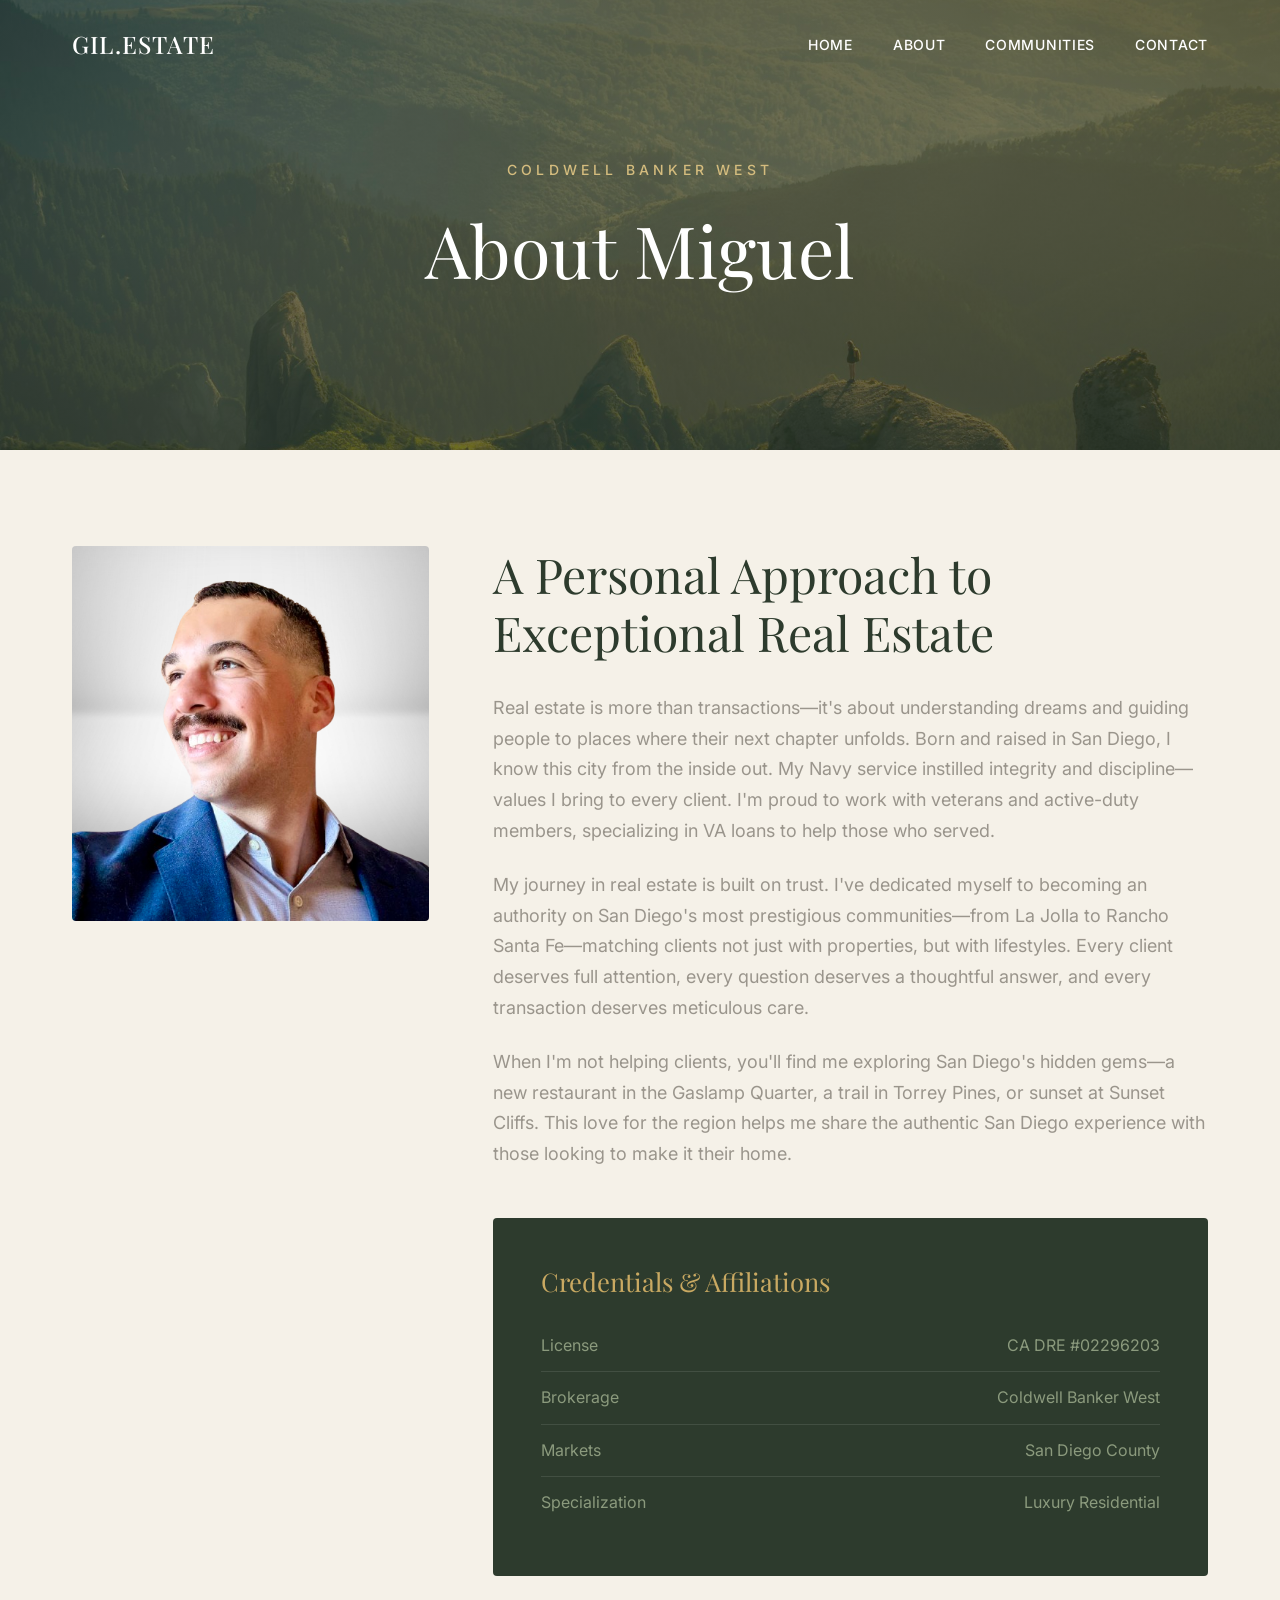
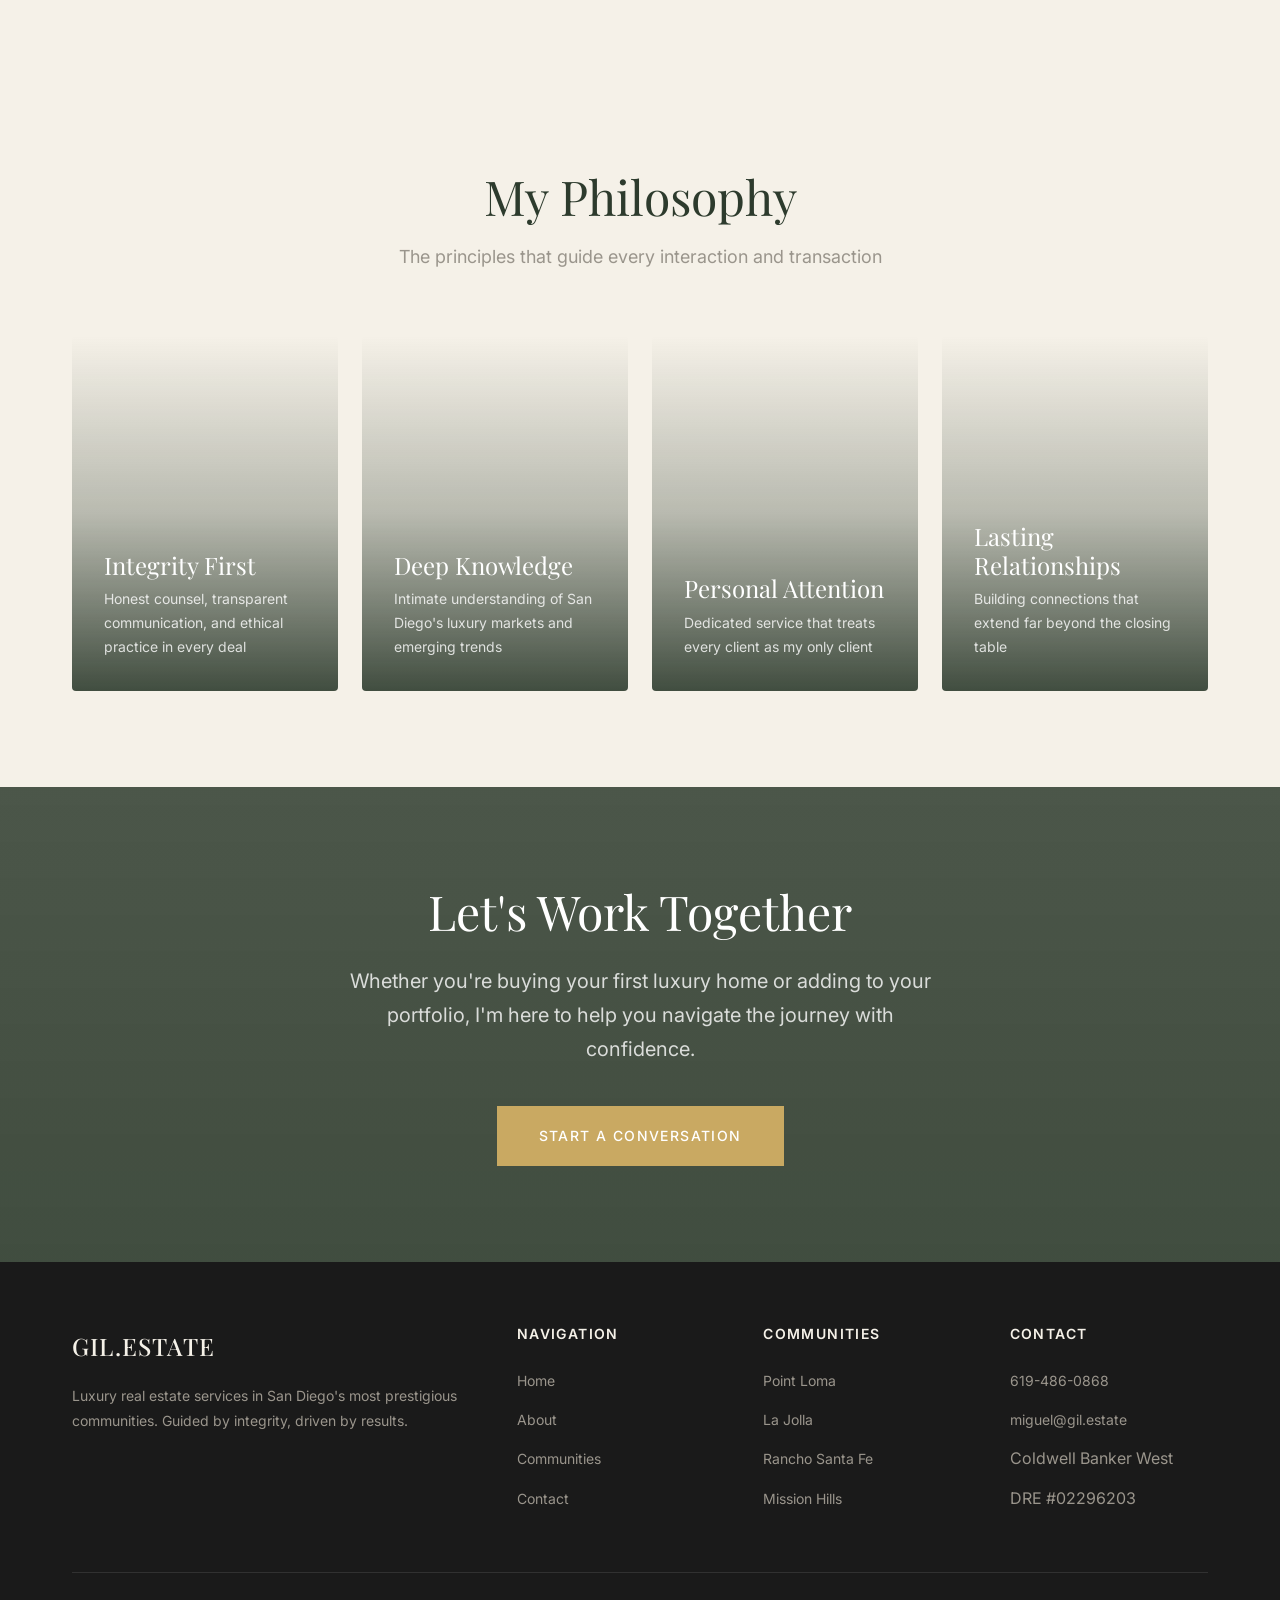
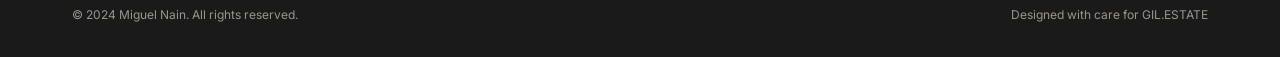
==== about.html @ 0d6f20d6 "Initial launch - gil.estate website" ====
<!DOCTYPE html>
<html lang="en">
<head>
    <meta charset="UTF-8">
    <meta name="viewport" content="width=device-width, initial-scale=1.0">
    <title>About | Miguel Nain | Luxury Real Estate</title>
    <meta name="description" content="Meet Miguel Nain, luxury real estate specialist with Coldwell Banker West, serving San Diego's finest communities.">
    
    <!-- Fonts -->
    <link rel="preconnect" href="https://fonts.googleapis.com">
    <link rel="preconnect" href="https://fonts.gstatic.com" crossorigin>
    <link href="https://fonts.googleapis.com/css2?family=Inter:wght@300;400;500;600&family=Playfair+Display:ital,wght@0,400;0,500;0,600;1,400&display=swap" rel="stylesheet">
    
    <!-- Styles -->
    <link rel="stylesheet" href="css/style.css">
</head>
<body>
    <!-- Navigation -->
    <nav class="navbar">
        <div class="container">
            <a href="index.html" class="logo">GIL.ESTATE</a>
            <ul class="nav-links">
                <li><a href="index.html">Home</a></li>
                <li><a href="about.html">About</a></li>
                <li><a href="communities.html">Communities</a></li>
                <li><a href="contact.html">Contact</a></li>
            </ul>
            <button class="mobile-menu-btn" aria-label="Toggle menu">
                <span></span>
                <span></span>
                <span></span>
            </button>
        </div>
    </nav>

    <!-- Page Header -->
    <header class="page-header">
        <div class="container">
            <p class="hero-subtitle">Coldwell Banker West</p>
            <h1>About Miguel</h1>
        </div>
    </header>

    <!-- About Story Section -->
    <section class="about-story section-padding">
        <div class="container">
            <div class="about-story-grid">
                <div class="about-story-image">
                    <img src="images/miguel.png" alt="Miguel Nain">
                </div>
                <div class="about-story-content">
                    <h2>A Personal Approach to Exceptional Real Estate</h2>
                    <p>Real estate is more than transactions—it's about understanding dreams and guiding people to places where their next chapter unfolds. Born and raised in San Diego, I know this city from the inside out. My Navy service instilled integrity and discipline—values I bring to every client. I'm proud to work with veterans and active-duty members, specializing in VA loans to help those who served.</p>
                    
                    <p>My journey in real estate is built on trust. I've dedicated myself to becoming an authority on San Diego's most prestigious communities—from La Jolla to Rancho Santa Fe—matching clients not just with properties, but with lifestyles. Every client deserves full attention, every question deserves a thoughtful answer, and every transaction deserves meticulous care.</p>
                    
                    <p>When I'm not helping clients, you'll find me exploring San Diego's hidden gems—a new restaurant in the Gaslamp Quarter, a trail in Torrey Pines, or sunset at Sunset Cliffs. This love for the region helps me share the authentic San Diego experience with those looking to make it their home.</p>

                    <div class="credentials">
                        <h3>Credentials & Affiliations</h3>
                        <ul class="credentials-list">
                            <li>
                                <span>License</span>
                                <span>CA DRE #02296203</span>
                            </li>
                            <li>
                                <span>Brokerage</span>
                                <span>Coldwell Banker West</span>
                            </li>
                            <li>
                                <span>Markets</span>
                                <span>San Diego County</span>
                            </li>
                            <li>
                                <span>Specialization</span>
                                <span>Luxury Residential</span>
                            </li>
                        </ul>
                    </div>
                </div>
            </div>
        </div>
    </section>

    <!-- Philosophy Section -->
    <section class="communities section-padding">
        <div class="container">
            <div class="section-header">
                <h2>My Philosophy</h2>
                <p>The principles that guide every interaction and transaction</p>
            </div>
            <div class="communities-grid">
                <div class="community-card">
                    <div class="community-card-bg"></div>
                    <div class="community-card-content">
                        <h3>Integrity First</h3>
                        <p>Honest counsel, transparent communication, and ethical practice in every deal</p>
                    </div>
                </div>
                <div class="community-card">
                    <div class="community-card-bg"></div>
                    <div class="community-card-content">
                        <h3>Deep Knowledge</h3>
                        <p>Intimate understanding of San Diego's luxury markets and emerging trends</p>
                    </div>
                </div>
                <div class="community-card">
                    <div class="community-card-bg"></div>
                    <div class="community-card-content">
                        <h3>Personal Attention</h3>
                        <p>Dedicated service that treats every client as my only client</p>
                    </div>
                </div>
                <div class="community-card">
                    <div class="community-card-bg"></div>
                    <div class="community-card-content">
                        <h3>Lasting Relationships</h3>
                        <p>Building connections that extend far beyond the closing table</p>
                    </div>
                </div>
            </div>
        </div>
    </section>

    <!-- CTA Section -->
    <section class="cta section-padding">
        <div class="container">
            <h2>Let's Work Together</h2>
            <p>Whether you're buying your first luxury home or adding to your portfolio, I'm here to help you navigate the journey with confidence.</p>
            <a href="contact.html" class="btn btn-primary">Start a Conversation</a>
        </div>
    </section>

    <!-- Footer -->
    <footer class="footer">
        <div class="container">
            <div class="footer-grid">
                <div class="footer-brand">
                    <a href="index.html" class="logo">GIL.ESTATE</a>
                    <p>Luxury real estate services in San Diego's most prestigious communities. Guided by integrity, driven by results.</p>
                </div>
                <div class="footer-nav">
                    <h4>Navigation</h4>
                    <ul class="footer-links">
                        <li><a href="index.html">Home</a></li>
                        <li><a href="about.html">About</a></li>
                        <li><a href="communities.html">Communities</a></li>
                        <li><a href="contact.html">Contact</a></li>
                    </ul>
                </div>
                <div class="footer-communities">
                    <h4>Communities</h4>
                    <ul class="footer-links">
                        <li><a href="communities.html">Point Loma</a></li>
                        <li><a href="communities.html">La Jolla</a></li>
                        <li><a href="communities.html">Rancho Santa Fe</a></li>
                        <li><a href="communities.html">Mission Hills</a></li>
                    </ul>
                </div>
                <div class="footer-contact">
                    <h4>Contact</h4>
                    <ul class="footer-links">
                        <li><a href="tel:619-486-0868">619-486-0868</a></li>
                        <li><a href="mailto:miguel@gil.estate">miguel@gil.estate</a></li>
                        <li>Coldwell Banker West</li>
                        <li>DRE #02296203</li>
                    </ul>
                </div>
            </div>
            <div class="footer-bottom">
                <p>&copy; 2024 Miguel Nain. All rights reserved.</p>
                <p>Designed with care for GIL.ESTATE</p>
            </div>
        </div>
    </footer>

    <script src="js/main.js"></script>
</body>
</html>
---- css/style.css ----
/* ========================================
   GIL.ESTATE - Luxury Real Estate
   Color Palette from Hero Image:
   - Warm Gold: #C9A962
   - Soft Cream: #F5F1E8
   - Sage Green: #8B9A7D
   - Deep Forest: #2D3B2D
   - Mist Gray: #9A958C
   - Charcoal: #1A1A1A
   ======================================== */

/* Reset & Base */
*, *::before, *::after {
    margin: 0;
    padding: 0;
    box-sizing: border-box;
}

:root {
    --gold: #C9A962;
    --gold-light: #D4BC7E;
    --gold-dark: #A68B4B;
    --cream: #F5F1E8;
    --cream-dark: #E8E2D4;
    --sage: #8B9A7D;
    --sage-light: #A8B59C;
    --sage-dark: #6B7A5D;
    --forest: #2D3B2D;
    --forest-light: #3D4F3D;
    --mist: #9A958C;
    --charcoal: #1A1A1A;
    --white: #FFFFFF;
    --transition: all 0.3s ease;
}

html {
    scroll-behavior: smooth;
}

body {
    font-family: 'Inter', -apple-system, BlinkMacSystemFont, sans-serif;
    font-size: 16px;
    line-height: 1.7;
    color: var(--charcoal);
    background-color: var(--cream);
}

/* Typography */
h1, h2, h3, h4 {
    font-family: 'Playfair Display', Georgia, serif;
    font-weight: 400;
    line-height: 1.2;
    color: var(--forest);
}

h1 {
    font-size: clamp(2.5rem, 6vw, 4.5rem);
}

h2 {
    font-size: clamp(2rem, 4vw, 3rem);
    margin-bottom: 1.5rem;
}

h3 {
    font-size: clamp(1.25rem, 2vw, 1.75rem);
    margin-bottom: 1rem;
}

p {
    margin-bottom: 1.5rem;
    color: var(--mist);
}

a {
    color: inherit;
    text-decoration: none;
    transition: var(--transition);
}

/* Utility Classes */
.container {
    max-width: 1200px;
    margin: 0 auto;
    padding: 0 2rem;
}

.section-padding {
    padding: 6rem 0;
}

.text-center {
    text-align: center;
}

.gold-text {
    color: var(--gold);
}

/* Buttons */
.btn {
    display: inline-block;
    padding: 1rem 2.5rem;
    font-family: 'Inter', sans-serif;
    font-size: 0.875rem;
    font-weight: 500;
    letter-spacing: 0.1em;
    text-transform: uppercase;
    border: 2px solid transparent;
    cursor: pointer;
    transition: var(--transition);
}

.btn-primary {
    background-color: var(--gold);
    color: var(--white);
    border-color: var(--gold);
}

.btn-primary:hover {
    background-color: var(--gold-dark);
    border-color: var(--gold-dark);
}

.btn-outline {
    background-color: transparent;
    color: var(--forest);
    border-color: var(--forest);
}

.btn-outline:hover {
    background-color: var(--forest);
    color: var(--cream);
}

.btn-outline-light {
    background-color: transparent;
    color: var(--white);
    border-color: var(--white);
}

.btn-outline-light:hover {
    background-color: var(--white);
    color: var(--forest);
}

/* Navigation */
.navbar {
    position: fixed;
    top: 0;
    left: 0;
    right: 0;
    z-index: 1000;
    padding: 1.5rem 0;
    transition: var(--transition);
}

.navbar.scrolled {
    background-color: rgba(245, 241, 232, 0.95);
    backdrop-filter: blur(10px);
    padding: 1rem 0;
    box-shadow: 0 2px 20px rgba(0,0,0,0.05);
}

.navbar .container {
    display: flex;
    justify-content: space-between;
    align-items: center;
}

.logo {
    font-family: 'Playfair Display', serif;
    font-size: 1.5rem;
    font-weight: 500;
    color: var(--white);
    letter-spacing: 0.05em;
}

.navbar.scrolled .logo {
    color: var(--forest);
}

.nav-links {
    display: flex;
    list-style: none;
    gap: 2.5rem;
}

.nav-links a {
    font-size: 0.875rem;
    font-weight: 500;
    letter-spacing: 0.05em;
    text-transform: uppercase;
    color: var(--white);
    position: relative;
}

.navbar.scrolled .nav-links a {
    color: var(--forest);
}

.nav-links a::after {
    content: '';
    position: absolute;
    bottom: -4px;
    left: 0;
    width: 0;
    height: 1px;
    background-color: currentColor;
    transition: var(--transition);
}

.nav-links a:hover::after {
    width: 100%;
}

.mobile-menu-btn {
    display: none;
    background: none;
    border: none;
    cursor: pointer;
    padding: 0.5rem;
}

.mobile-menu-btn span {
    display: block;
    width: 25px;
    height: 2px;
    background-color: var(--white);
    margin: 5px 0;
    transition: var(--transition);
}

.navbar.scrolled .mobile-menu-btn span {
    background-color: var(--forest);
}

/* Hero Section */
.hero {
    height: 100vh;
    min-height: 700px;
    background: linear-gradient(
        rgba(45, 59, 45, 0.3),
        rgba(45, 59, 45, 0.5)
    ), url('../images/hero.jpg') center/cover no-repeat;
    display: flex;
    align-items: center;
    justify-content: center;
    text-align: center;
    position: relative;
}

.hero-content {
    max-width: 800px;
    padding: 0 2rem;
    color: var(--white);
}

.hero-subtitle {
    font-family: 'Inter', sans-serif;
    font-size: 0.875rem;
    font-weight: 500;
    letter-spacing: 0.3em;
    text-transform: uppercase;
    margin-bottom: 1.5rem;
    color: var(--gold-light);
}

.hero h1 {
    color: var(--white);
    margin-bottom: 1.5rem;
    text-shadow: 0 2px 20px rgba(0,0,0,0.3);
}

.hero-tagline {
    font-size: 1.25rem;
    font-weight: 300;
    margin-bottom: 2.5rem;
    opacity: 0.9;
}

.scroll-indicator {
    position: absolute;
    bottom: 2rem;
    left: 50%;
    transform: translateX(-50%);
    color: var(--white);
    font-size: 0.75rem;
    letter-spacing: 0.2em;
    text-transform: uppercase;
    opacity: 0.7;
    animation: bounce 2s infinite;
}

@keyframes bounce {
    0%, 20%, 50%, 80%, 100% { transform: translateX(-50%) translateY(0); }
    40% { transform: translateX(-50%) translateY(-10px); }
    60% { transform: translateX(-50%) translateY(-5px); }
}

/* Section Headers */
.section-header {
    text-align: center;
    max-width: 600px;
    margin: 0 auto 4rem;
}

.section-header h2 {
    margin-bottom: 1rem;
}

.section-header p {
    font-size: 1.125rem;
}

/* About Preview Section */
.about-preview {
    background-color: var(--cream);
}

.about-grid {
    display: grid;
    grid-template-columns: 1fr 1fr;
    gap: 4rem;
    align-items: center;
}

.about-image {
    position: relative;
}

.about-image img {
    width: 100%;
    height: auto;
    border-radius: 4px;
    box-shadow: 0 20px 60px rgba(0,0,0,0.1);
}

.about-image::before {
    content: '';
    position: absolute;
    top: -20px;
    left: -20px;
    right: 20px;
    bottom: 20px;
    border: 2px solid var(--gold);
    border-radius: 4px;
    z-index: -1;
}

.about-content h2 {
    margin-bottom: 1.5rem;
}

.about-content .lead {
    font-size: 1.25rem;
    color: var(--forest);
    margin-bottom: 1.5rem;
}

/* Communities Section - Homepage */
.communities {
    background-color: var(--forest);
    color: var(--cream);
}

.communities h2 {
    color: var(--cream);
}

/* Communities Page - Override */
.communities.section-padding {
    background-color: var(--cream);
    color: var(--charcoal);
}

.communities.section-padding h2 {
    color: var(--forest);
}

.communities-grid {
    display: grid;
    grid-template-columns: repeat(4, 1fr);
    gap: 1.5rem;
}

.community-card {
    position: relative;
    aspect-ratio: 3/4;
    overflow: hidden;
    border-radius: 4px;
    cursor: pointer;
}

.community-card-bg {
    position: absolute;
    inset: 0;
    background: linear-gradient(
        to top,
        rgba(45, 59, 45, 0.9) 0%,
        rgba(45, 59, 45, 0.3) 50%,
        transparent 100%
    );
    transition: var(--transition);
}

.community-card:hover .community-card-bg {
    background: linear-gradient(
        to top,
        rgba(201, 169, 98, 0.9) 0%,
        rgba(201, 169, 98, 0.4) 50%,
        transparent 100%
    );
}

.community-card-content {
    position: absolute;
    bottom: 0;
    left: 0;
    right: 0;
    padding: 2rem;
    color: var(--white);
}

.community-card h3 {
    color: var(--white);
    font-size: 1.5rem;
    margin-bottom: 0.5rem;
}

.community-card p {
    color: rgba(255,255,255,0.8);
    font-size: 0.875rem;
    margin-bottom: 0;
}

/* Properties Gallery */
.properties {
    background-color: var(--cream);
}

.properties-grid {
    display: grid;
    grid-template-columns: repeat(3, 1fr);
    gap: 2rem;
}

.property-card {
    position: relative;
    overflow: hidden;
    border-radius: 4px;
    aspect-ratio: 4/5;
    cursor: pointer;
}

.property-card img {
    width: 100%;
    height: 100%;
    object-fit: cover;
    transition: var(--transition);
}

.property-card:hover img {
    transform: scale(1.05);
}

.property-overlay {
    position: absolute;
    inset: 0;
    background: linear-gradient(
        to top,
        rgba(26, 26, 26, 0.8) 0%,
        transparent 60%
    );
    display: flex;
    flex-direction: column;
    justify-content: flex-end;
    padding: 2rem;
    opacity: 0;
    transition: var(--transition);
}

.property-card:hover .property-overlay {
    opacity: 1;
}

.property-overlay h3 {
    color: var(--white);
    margin-bottom: 0.5rem;
}

.property-overlay p {
    color: var(--gold-light);
    font-size: 0.875rem;
    margin-bottom: 0;
}

/* CTA Section */
.cta {
    background: linear-gradient(
        rgba(45, 59, 45, 0.85),
        rgba(45, 59, 45, 0.9)
    ), url('../images/hero.jpg') center/cover fixed;
    text-align: center;
    color: var(--white);
}

.cta h2 {
    color: var(--white);
    margin-bottom: 1.5rem;
}

.cta p {
    color: rgba(255,255,255,0.8);
    font-size: 1.25rem;
    max-width: 600px;
    margin: 0 auto 2.5rem;
}

/* Footer */
.footer {
    background-color: var(--charcoal);
    color: var(--mist);
    padding: 4rem 0 2rem;
}

.footer-grid {
    display: grid;
    grid-template-columns: 2fr 1fr 1fr 1fr;
    gap: 3rem;
    margin-bottom: 3rem;
}

.footer-brand .logo {
    color: var(--cream);
    margin-bottom: 1rem;
    display: inline-block;
}

.footer-brand p {
    font-size: 0.875rem;
    line-height: 1.8;
}

.footer h4 {
    color: var(--cream);
    font-family: 'Inter', sans-serif;
    font-size: 0.875rem;
    font-weight: 600;
    letter-spacing: 0.1em;
    text-transform: uppercase;
    margin-bottom: 1.5rem;
}

.footer-links {
    list-style: none;
}

.footer-links li {
    margin-bottom: 0.75rem;
}

.footer-links a {
    font-size: 0.875rem;
    color: var(--mist);
}

.footer-links a:hover {
    color: var(--gold);
}

.footer-bottom {
    border-top: 1px solid rgba(255,255,255,0.1);
    padding-top: 2rem;
    display: flex;
    justify-content: space-between;
    align-items: center;
    font-size: 0.75rem;
}

.footer-bottom p {
    margin-bottom: 0;
}

/* About Page */
.page-header {
    height: 50vh;
    min-height: 400px;
    background: linear-gradient(
        rgba(45, 59, 45, 0.6),
        rgba(45, 59, 45, 0.7)
    ), url('../images/hero.jpg') center/cover no-repeat;
    display: flex;
    align-items: center;
    justify-content: center;
    text-align: center;
    color: var(--white);
}

.page-header h1 {
    color: var(--white);
}

.about-story {
    background-color: var(--cream);
}

.about-story-grid {
    display: grid;
    grid-template-columns: 1fr 2fr;
    gap: 4rem;
    align-items: start;
}

.about-story-image {
    position: sticky;
    top: 100px;
}

.about-story-image img {
    width: 100%;
    height: auto;
    border-radius: 4px;
}

.about-story-content h2 {
    margin-bottom: 2rem;
}

.about-story-content p {
    font-size: 1.125rem;
    margin-bottom: 1.5rem;
}

.credentials {
    background-color: var(--forest);
    padding: 3rem;
    border-radius: 4px;
    margin-top: 3rem;
}

.credentials h3 {
    color: var(--gold);
    margin-bottom: 1.5rem;
}

.credentials-list {
    list-style: none;
}

.credentials-list li {
    color: var(--cream);
    padding: 0.75rem 0;
    border-bottom: 1px solid rgba(255,255,255,0.1);
    display: flex;
    justify-content: space-between;
}

.credentials-list li:last-child {
    border-bottom: none;
}

.credentials-list span {
    color: var(--sage);
}

/* Communities Page */
.communities-full {
    background-color: var(--cream);
}

.communities-list {
    display: grid;
    grid-template-columns: repeat(2, 1fr);
    gap: 3rem;
}

.communities-grid-full {
    display: flex;
    flex-direction: column;
    gap: 0;
}

.community-detail {
    display: flex;
    align-items: center;
    justify-content: center;
    min-height: 100vh;
    background-color: var(--white);
    padding: 4rem 2rem;
    transition: var(--transition);
    opacity: 1 !important;
    transform: none !important;
    border-bottom: 1px solid var(--cream-dark);
}

.community-detail:nth-child(even) {
    background-color: var(--cream);
}

.community-detail-image {
    display: none;
}

.community-detail-content {
    max-width: 800px;
    text-align: center;
    padding: 0;
}

.community-detail h3 {
    font-size: clamp(2.5rem, 5vw, 4rem);
    margin-bottom: 0.5rem;
}

.community-tagline {
    font-size: 1.25rem;
    margin-bottom: 2rem;
}

.community-detail > .community-detail-content > p {
    font-size: 1.125rem;
    max-width: 600px;
    margin-left: auto;
    margin-right: auto;
}

.community-landmarks {
    margin: 2rem auto;
    max-width: 500px;
}

.community-landmarks ul {
    justify-content: center;
}

.community-features {
    display: inline-block;
    text-align: left;
    margin: 1rem auto 2rem;
}

.community-detail h3 {
    color: var(--forest);
    font-size: 2rem;
    margin-bottom: 0.5rem;
}

.community-tagline {
    color: var(--gold);
    font-style: italic;
    font-size: 1.125rem;
    margin-bottom: 1.5rem;
}

.community-detail p {
    margin-bottom: 1.5rem;
    line-height: 1.8;
}

.community-landmarks {
    background-color: var(--forest);
    padding: 1.5rem;
    border-radius: 4px;
    margin: 1rem 0 1.5rem;
}

.community-landmarks h4 {
    color: var(--gold);
    font-family: 'Inter', sans-serif;
    font-size: 0.75rem;
    font-weight: 600;
    letter-spacing: 0.1em;
    text-transform: uppercase;
    margin-bottom: 1rem;
}

.community-landmarks ul {
    list-style: none;
    display: grid;
    grid-template-columns: 1fr 1fr;
    gap: 0.5rem;
}

.community-landmarks li {
    color: var(--cream);
    font-size: 0.875rem;
    padding-left: 1rem;
    position: relative;
}

.community-landmarks li::before {
    content: '•';
    position: absolute;
    left: 0;
    color: var(--gold);
}

.community-features {
    list-style: none;
    margin: 0 0 2rem;
}

.community-features li {
    padding: 0.5rem 0;
    padding-left: 1.5rem;
    position: relative;
    color: var(--mist);
}

.community-features li::before {
    content: '✦';
    position: absolute;
    left: 0;
    color: var(--gold);
}

/* Contact Page */
.contact-section {
    background-color: var(--cream);
}

.contact-grid {
    display: grid;
    grid-template-columns: 1fr 1fr;
    gap: 4rem;
}

.contact-info h2 {
    margin-bottom: 1.5rem;
}

.contact-info .lead {
    font-size: 1.25rem;
    color: var(--forest);
    margin-bottom: 2rem;
}

.contact-methods {
    margin-top: 3rem;
}

.contact-method {
    display: flex;
    align-items: flex-start;
    gap: 1.5rem;
    margin-bottom: 2rem;
}

.contact-icon {
    font-size: 1.5rem;
    flex-shrink: 0;
}

.contact-method h4 {
    font-family: 'Inter', sans-serif;
    font-size: 0.875rem;
    font-weight: 600;
    letter-spacing: 0.1em;
    text-transform: uppercase;
    color: var(--forest);
    margin-bottom: 0.5rem;
}

.contact-method a {
    color: var(--sage-dark);
    font-size: 1.125rem;
    display: block;
    margin-bottom: 0.25rem;
}

.contact-method a:hover {
    color: var(--gold);
}

.contact-method p {
    font-size: 0.875rem;
    margin-bottom: 0;
}

.credentials-box {
    background-color: var(--forest);
    padding: 2rem;
    border-radius: 4px;
    margin-top: 3rem;
}

.credentials-box h4 {
    color: var(--gold);
    font-family: 'Inter', sans-serif;
    font-size: 0.875rem;
    font-weight: 600;
    letter-spacing: 0.1em;
    text-transform: uppercase;
    margin-bottom: 1.5rem;
}

.credentials-box ul {
    list-style: none;
}

.credentials-box li {
    color: var(--cream);
    padding: 0.75rem 0;
    border-bottom: 1px solid rgba(255,255,255,0.1);
    font-size: 0.875rem;
}

.credentials-box li:last-child {
    border-bottom: none;
}

.credentials-box strong {
    color: var(--sage);
}

.contact-form-wrapper {
    background-color: var(--white);
    padding: 3rem;
    border-radius: 4px;
    box-shadow: 0 4px 20px rgba(0,0,0,0.05);
}

.contact-form-wrapper h3 {
    margin-bottom: 2rem;
    color: var(--forest);
}

.form-group {
    margin-bottom: 1.5rem;
}

.form-group label {
    display: block;
    font-size: 0.75rem;
    font-weight: 500;
    color: var(--forest);
    margin-bottom: 0.5rem;
    letter-spacing: 0.05em;
    text-transform: uppercase;
}

.form-group input,
.form-group textarea,
.form-group select {
    width: 100%;
    padding: 1rem;
    border: 1px solid var(--cream-dark);
    border-radius: 4px;
    font-family: inherit;
    font-size: 1rem;
    background-color: var(--cream);
    transition: var(--transition);
}

.form-group select {
    cursor: pointer;
    appearance: none;
    background-image: url("data:image/svg+xml,%3Csvg xmlns='http://www.w3.org/2000/svg' width='12' height='12' viewBox='0 0 12 12'%3E%3Cpath fill='%232D3B2D' d='M6 8L1 3h10z'/%3E%3C/svg%3E");
    background-repeat: no-repeat;
    background-position: right 1rem center;
    padding-right: 2.5rem;
}

.form-group input:focus,
.form-group textarea:focus,
.form-group select:focus {
    outline: none;
    border-color: var(--gold);
    background-color: var(--white);
}

.form-group textarea {
    min-height: 120px;
    resize: vertical;
}

.btn-full {
    width: 100%;
}

/* Communities Page Styles */
.communities-page {
    background-color: var(--cream);
}

.communities-grid-full {
    display: flex;
    flex-direction: column;
    gap: 4rem;
}

.community-detail {
    display: grid;
    grid-template-columns: 1fr 1fr;
    gap: 0;
    background-color: var(--white);
    border-radius: 4px;
    overflow: hidden;
    box-shadow: 0 4px 20px rgba(0,0,0,0.05);
    opacity: 1 !important;
    transform: none !important;
}

.community-detail:nth-child(even) {
    direction: rtl;
}

.community-detail:nth-child(even) > * {
    direction: ltr;
}

.community-detail-image {
    position: relative;
    height: 100%;
    min-height: 400px;
    overflow: hidden;
}

.community-detail-image img {
    width: 100%;
    height: 100%;
    object-fit: cover;
    transition: var(--transition);
}

.community-detail-image:hover img {
    transform: scale(1.05);
}

.landmark-badge {
    position: absolute;
    bottom: 1.5rem;
    left: 1.5rem;
    background-color: rgba(26, 26, 26, 0.9);
    color: var(--white);
    padding: 0.75rem 1.25rem;
    border-radius: 4px;
    display: flex;
    align-items: center;
    gap: 0.5rem;
    backdrop-filter: blur(4px);
}

.landmark-icon {
    font-size: 1rem;
}

.landmark-name {
    font-size: 0.875rem;
    font-weight: 500;
    letter-spacing: 0.05em;
}

.community-landmarks {
    background-color: var(--forest);
    padding: 1.5rem;
    border-radius: 4px;
    margin: 1.5rem 0;
}

.community-landmarks h4 {
    color: var(--gold);
    font-family: 'Inter', sans-serif;
    font-size: 0.75rem;
    font-weight: 600;
    letter-spacing: 0.1em;
    text-transform: uppercase;
    margin-bottom: 1rem;
}

.community-landmarks ul {
    list-style: none;
    display: grid;
    grid-template-columns: 1fr 1fr;
    gap: 0.5rem;
}

.community-landmarks li {
    color: var(--cream);
    font-size: 0.875rem;
    padding-left: 1rem;
    position: relative;
}

.community-landmarks li::before {
    content: '•';
    position: absolute;
    left: 0;
    color: var(--gold);
}

.community-detail-content {
    padding: 3rem;
    display: flex;
    flex-direction: column;
    justify-content: center;
}

.community-detail-content h3 {
    color: var(--forest);
    font-size: 2rem;
    margin-bottom: 0.5rem;
}

.community-tagline {
    color: var(--gold);
    font-style: italic;
    font-size: 1.125rem;
    margin-bottom: 1.5rem;
}

.community-detail-content p {
    margin-bottom: 1.5rem;
    line-height: 1.8;
}

.community-features {
    list-style: none;
    margin: 1rem 0 2rem;
}

.community-features li {
    padding: 0.5rem 0;
    padding-left: 1.5rem;
    position: relative;
    color: var(--mist);
}

.community-features li::before {
    content: '✦';
    position: absolute;
    left: 0;
    color: var(--gold);
}

.community-detail .btn {
    align-self: flex-start;
}

.form-group {
    margin-bottom: 1.5rem;
}

.form-group label {
    display: block;
    font-size: 0.875rem;
    font-weight: 500;
    color: var(--forest);
    margin-bottom: 0.5rem;
    letter-spacing: 0.05em;
    text-transform: uppercase;
}

.form-group input,
.form-group textarea {
    width: 100%;
    padding: 1rem;
    border: 1px solid var(--cream-dark);
    border-radius: 4px;
    font-family: inherit;
    font-size: 1rem;
    background-color: var(--cream);
    transition: var(--transition);
}

.form-group input:focus,
.form-group textarea:focus {
    outline: none;
    border-color: var(--gold);
    background-color: var(--white);
}

.form-group textarea {
    min-height: 150px;
    resize: vertical;
}

/* Mobile Responsive */
@media (max-width: 1024px) {
    .communities-grid {
        grid-template-columns: repeat(2, 1fr);
    }
    
    .properties-grid {
        grid-template-columns: repeat(2, 1fr);
    }
    
    .footer-grid {
        grid-template-columns: repeat(2, 1fr);
    }
}

@media (max-width: 768px) {
    .nav-links {
        display: none;
        position: absolute;
        top: 100%;
        left: 0;
        right: 0;
        background-color: var(--cream);
        flex-direction: column;
        padding: 2rem;
        gap: 1.5rem;
        box-shadow: 0 10px 30px rgba(0,0,0,0.1);
    }
    
    .nav-links.active {
        display: flex;
    }
    
    .nav-links a {
        color: var(--forest);
    }
    
    .mobile-menu-btn {
        display: block;
    }
    
    .about-grid,
    .about-story-grid,
    .contact-grid {
        grid-template-columns: 1fr;
    }
    
    .about-image::before {
        display: none;
    }
    
    .communities-grid {
        grid-template-columns: 1fr;
    }
    
    .properties-grid {
        grid-template-columns: 1fr;
    }
    
    .communities-list {
        grid-template-columns: 1fr;
    }
    
    .community-detail {
        grid-template-columns: 1fr;
    }
    
    .community-detail-image {
        min-height: 300px;
    }
    
    .community-landmarks ul {
        grid-template-columns: 1fr;
    }
    
    .landmark-badge {
        padding: 0.5rem 1rem;
    }
    
    .landmark-name {
        font-size: 0.75rem;
    }
    
    .community-detail-content {
        padding: 2rem;
    }
    
    .contact-grid {
        grid-template-columns: 1fr;
    }
    
    .contact-form-wrapper {
        padding: 2rem;
    }
    
    .footer-grid {
        grid-template-columns: 1fr;
        gap: 2rem;
    }
    
    .footer-bottom {
        flex-direction: column;
        gap: 1rem;
        text-align: center;
    }
    
    .about-story-image {
        position: static;
    }
    
    .credentials {
        padding: 2rem;
    }
}

@media (max-width: 480px) {
    .container {
        padding: 0 1.5rem;
    }
    
    .section-padding {
        padding: 4rem 0;
    }
    
    .contact-form {
        padding: 2rem;
    }
}
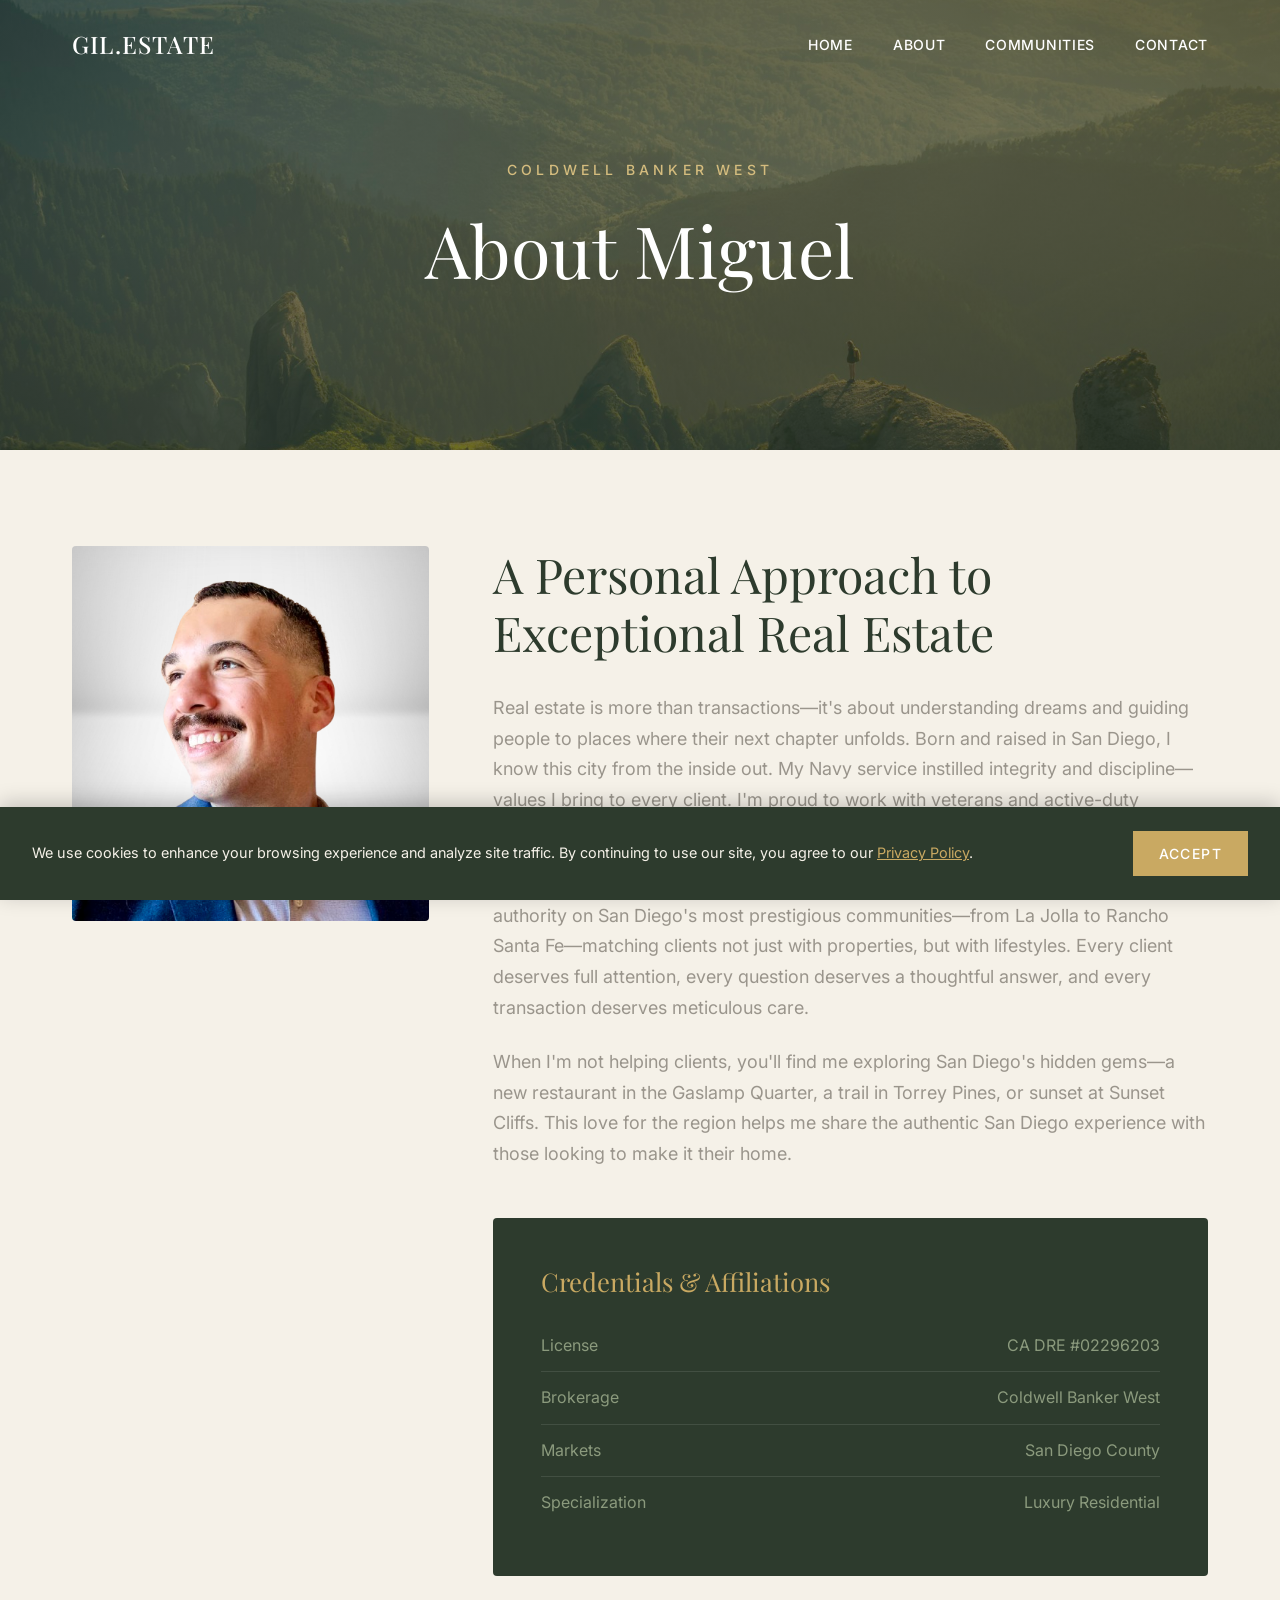
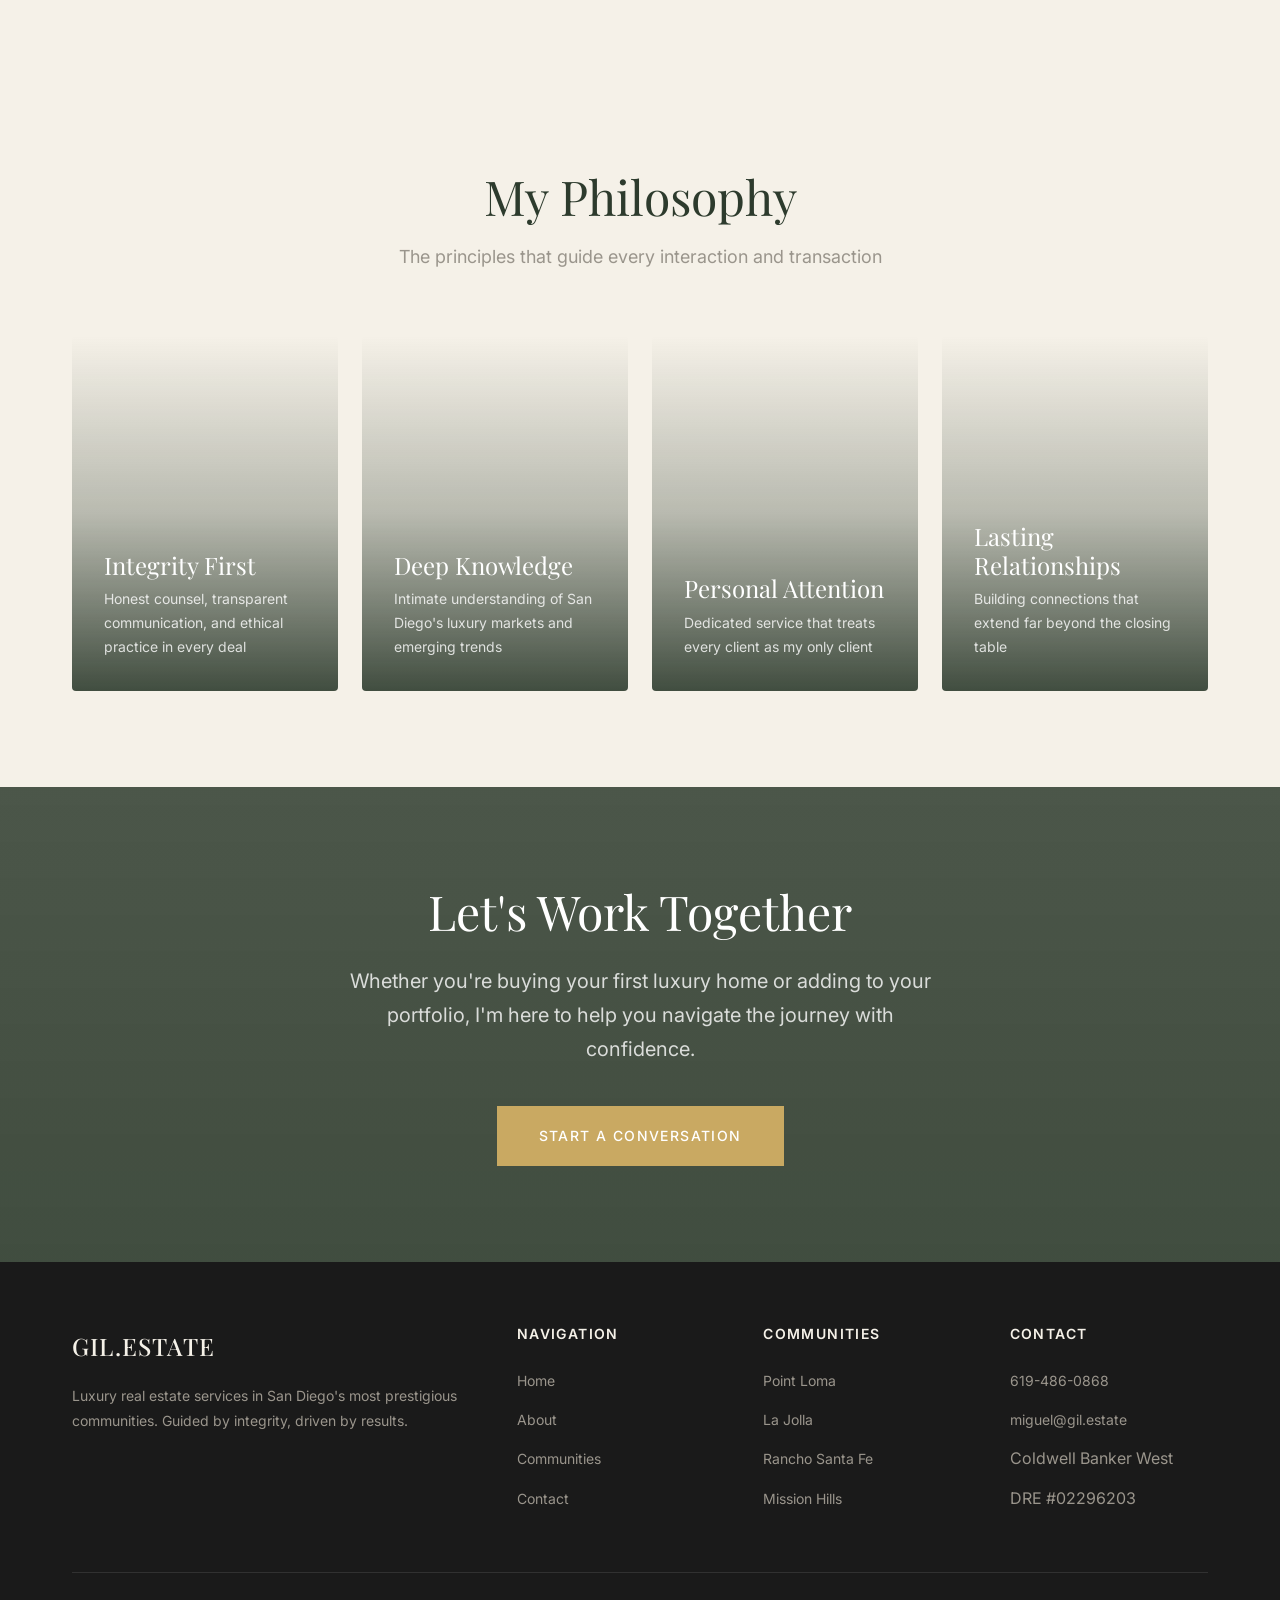
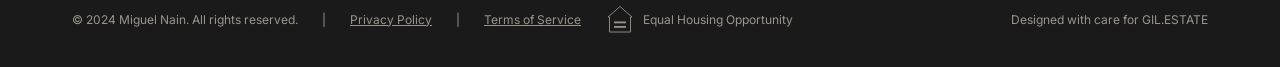
==== commit ae2593bc: "Add legal compliance: Privacy Policy, Terms of Service, Equal Housing logo, cookie consent banner" ====
--- a/about.html
+++ b/about.html
@@ -168,7 +168,21 @@
                 </div>
             </div>
             <div class="footer-bottom">
-                <p>&copy; 2024 Miguel Nain. All rights reserved.</p>
+                <div class="footer-legal">
+                    <p>&copy; 2024 Miguel Nain. All rights reserved.</p>
+                    <span>|</span>
+                    <p><a href="privacy.html">Privacy Policy</a></p>
+                    <span>|</span>
+                    <p><a href="terms.html">Terms of Service</a></p>
+                    <div class="equal-housing-logo" title="Equal Housing Opportunity">
+                        <svg xmlns="http://www.w3.org/2000/svg" viewBox="0 0 100 100" width="30" height="30">
+                            <path d="M50 5 L90 40 L85 40 L85 90 L15 90 L15 40 L10 40 Z" fill="none" stroke="currentColor" stroke-width="3"/>
+                            <rect x="30" y="55" width="40" height="6" fill="currentColor"/>
+                            <rect x="30" y="70" width="40" height="6" fill="currentColor"/>
+                        </svg>
+                        <span>Equal Housing Opportunity</span>
+                    </div>
+                </div>
                 <p>Designed with care for GIL.ESTATE</p>
             </div>
         </div>
--- a/css/style.css
+++ b/css/style.css
@@ -576,10 +576,93 @@
     justify-content: space-between;
     align-items: center;
     font-size: 0.75rem;
+    flex-wrap: wrap;
+    gap: 1rem;
 }
 
 .footer-bottom p {
     margin-bottom: 0;
+}
+
+.footer-bottom a {
+    color: var(--mist);
+    text-decoration: underline;
+}
+
+.footer-bottom a:hover {
+    color: var(--gold);
+}
+
+.footer-legal {
+    display: flex;
+    align-items: center;
+    gap: 1.5rem;
+    flex-wrap: wrap;
+}
+
+.equal-housing-logo {
+    color: var(--mist);
+    display: flex;
+    align-items: center;
+    gap: 0.5rem;
+}
+
+.equal-housing-logo svg {
+    width: 30px;
+    height: 30px;
+}
+
+/* Cookie Consent Banner */
+.cookie-banner {
+    position: fixed;
+    bottom: 0;
+    left: 0;
+    right: 0;
+    background-color: var(--forest);
+    color: var(--white);
+    padding: 1.5rem 2rem;
+    display: flex;
+    justify-content: space-between;
+    align-items: center;
+    gap: 2rem;
+    z-index: 1000;
+    box-shadow: 0 -4px 20px rgba(0,0,0,0.2);
+    transform: translateY(100%);
+    transition: transform 0.3s ease;
+}
+
+.cookie-banner.show {
+    transform: translateY(0);
+}
+
+.cookie-banner p {
+    margin: 0;
+    color: var(--cream);
+    font-size: 0.9rem;
+    flex: 1;
+}
+
+.cookie-banner a {
+    color: var(--gold);
+    text-decoration: underline;
+}
+
+.cookie-banner a:hover {
+    color: var(--gold-light);
+}
+
+.cookie-banner .btn {
+    padding: 0.75rem 1.5rem;
+    font-size: 0.875rem;
+    white-space: nowrap;
+}
+
+@media (max-width: 768px) {
+    .cookie-banner {
+        flex-direction: column;
+        text-align: center;
+        gap: 1rem;
+    }
 }
 
 /* About Page */
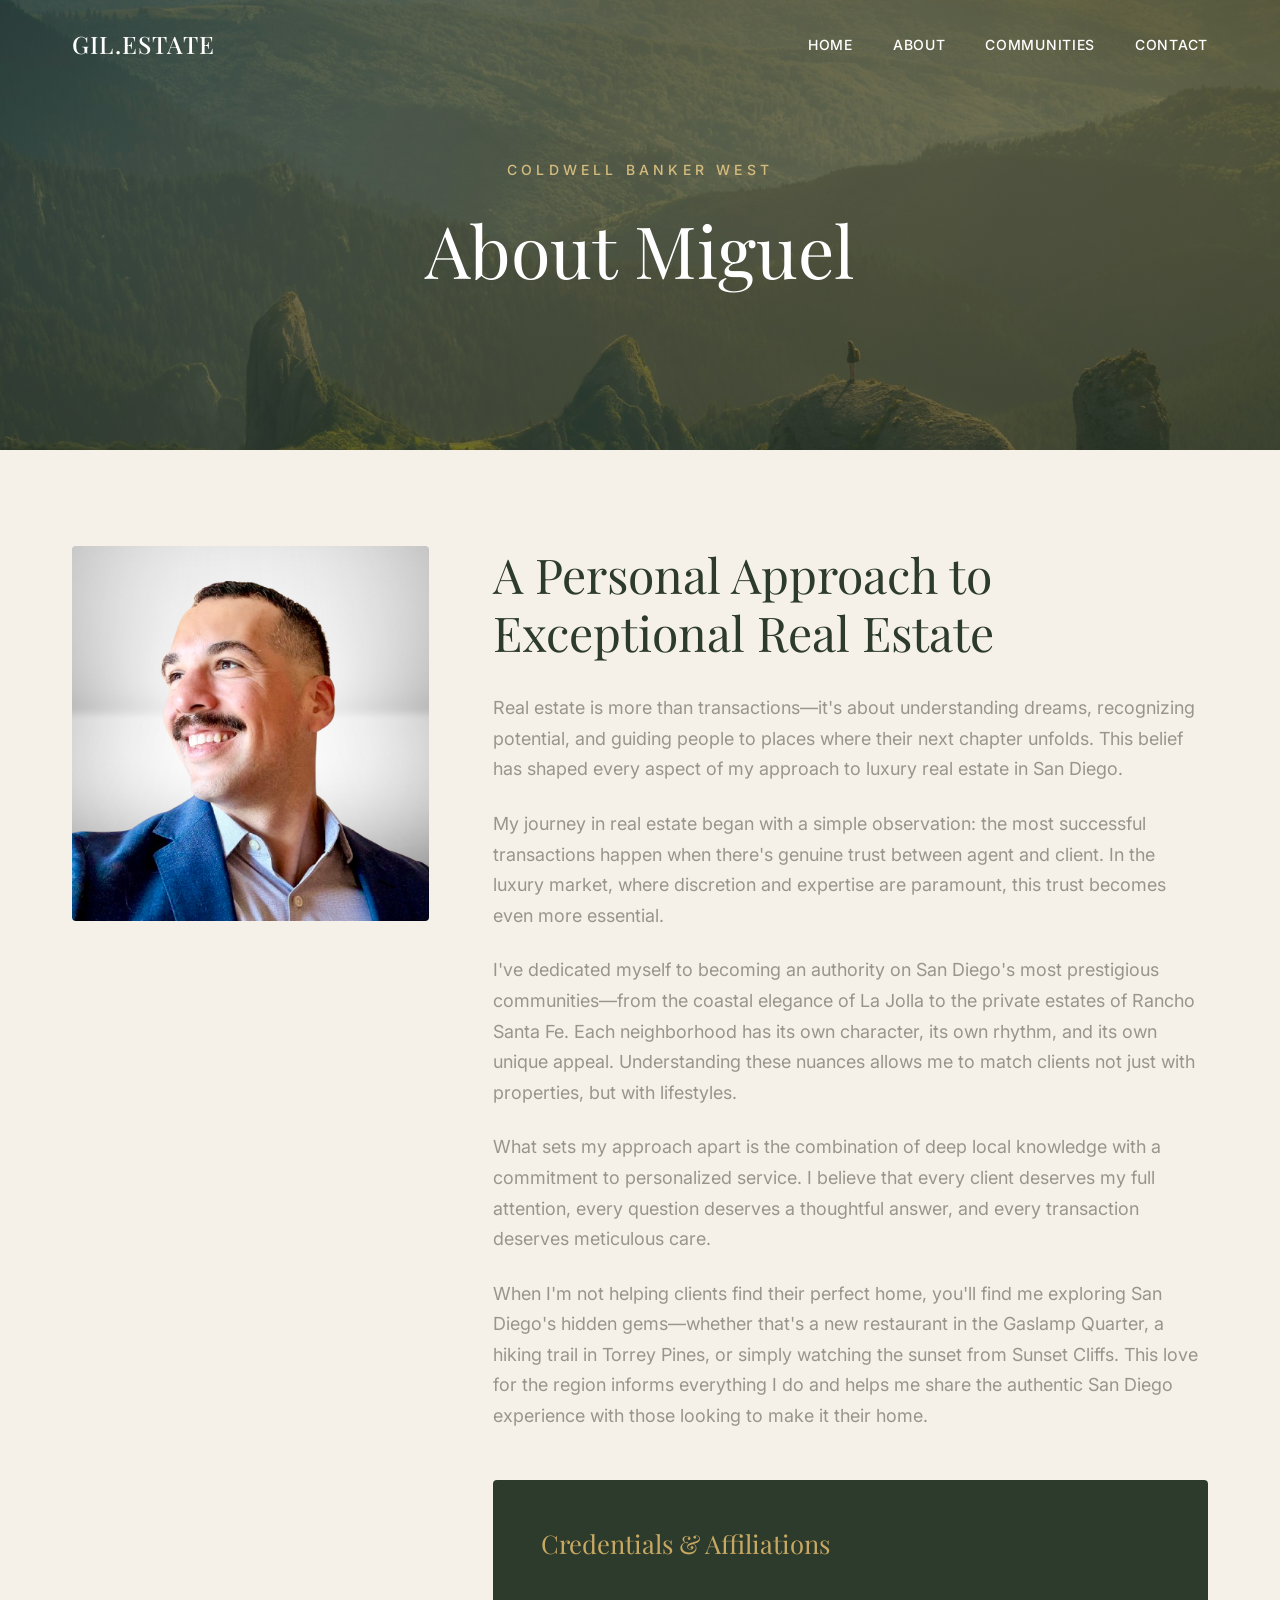
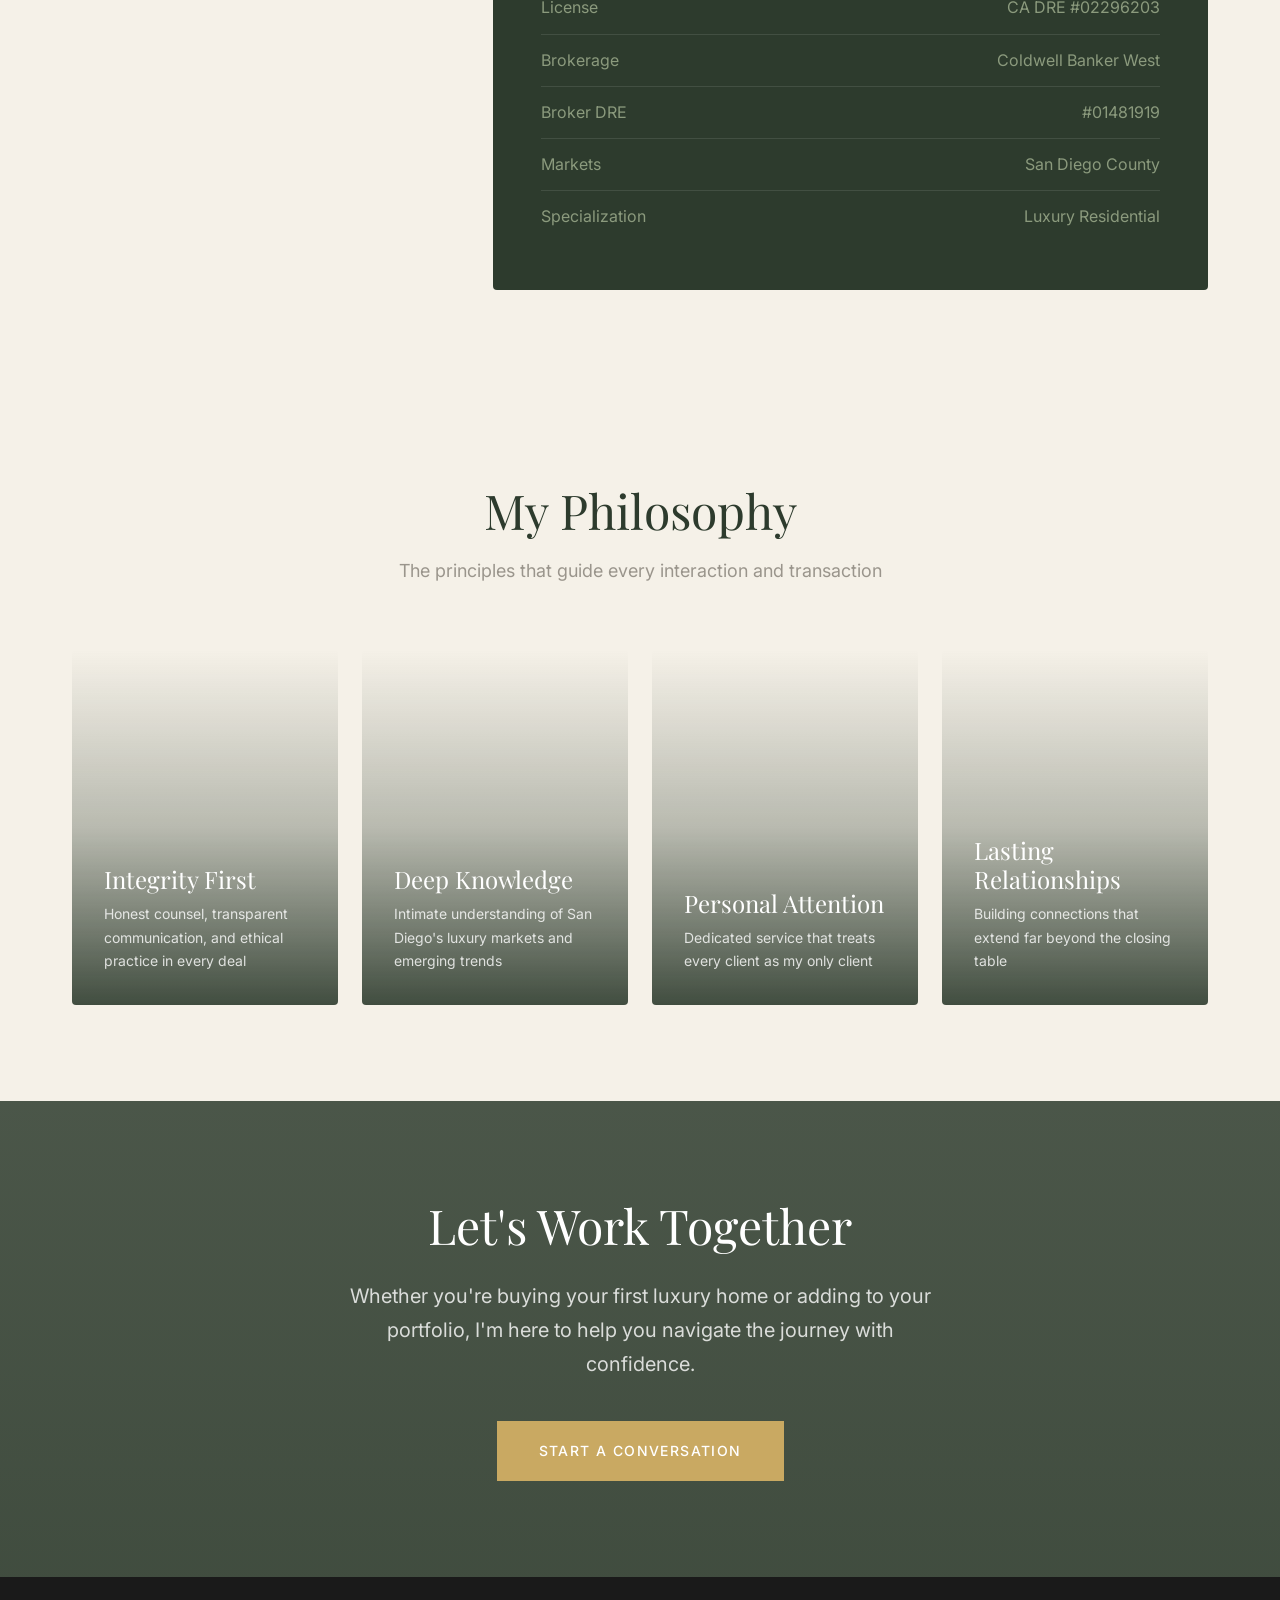
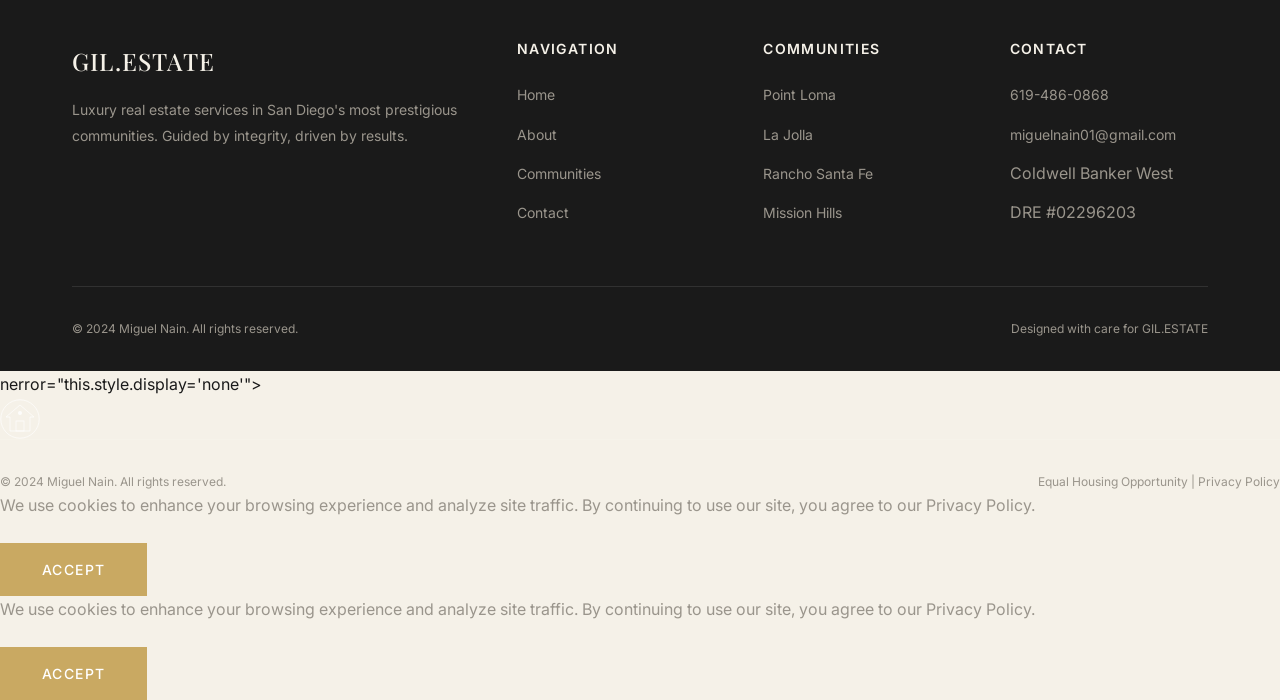
==== commit 66e80646: "Add broker DRE license, Coldwell Banker logo, and Equal Housing Opportunity compliance" ====
--- a/about.html
+++ b/about.html
@@ -50,11 +50,15 @@
                 </div>
                 <div class="about-story-content">
                     <h2>A Personal Approach to Exceptional Real Estate</h2>
-                    <p>Real estate is more than transactions—it's about understanding dreams and guiding people to places where their next chapter unfolds. Born and raised in San Diego, I know this city from the inside out. My Navy service instilled integrity and discipline—values I bring to every client. I'm proud to work with veterans and active-duty members, specializing in VA loans to help those who served.</p>
-                    
-                    <p>My journey in real estate is built on trust. I've dedicated myself to becoming an authority on San Diego's most prestigious communities—from La Jolla to Rancho Santa Fe—matching clients not just with properties, but with lifestyles. Every client deserves full attention, every question deserves a thoughtful answer, and every transaction deserves meticulous care.</p>
-                    
-                    <p>When I'm not helping clients, you'll find me exploring San Diego's hidden gems—a new restaurant in the Gaslamp Quarter, a trail in Torrey Pines, or sunset at Sunset Cliffs. This love for the region helps me share the authentic San Diego experience with those looking to make it their home.</p>
+                    <p>Real estate is more than transactions—it's about understanding dreams, recognizing potential, and guiding people to places where their next chapter unfolds. This belief has shaped every aspect of my approach to luxury real estate in San Diego.</p>
+                    
+                    <p>My journey in real estate began with a simple observation: the most successful transactions happen when there's genuine trust between agent and client. In the luxury market, where discretion and expertise are paramount, this trust becomes even more essential.</p>
+                    
+                    <p>I've dedicated myself to becoming an authority on San Diego's most prestigious communities—from the coastal elegance of La Jolla to the private estates of Rancho Santa Fe. Each neighborhood has its own character, its own rhythm, and its own unique appeal. Understanding these nuances allows me to match clients not just with properties, but with lifestyles.</p>
+                    
+                    <p>What sets my approach apart is the combination of deep local knowledge with a commitment to personalized service. I believe that every client deserves my full attention, every question deserves a thoughtful answer, and every transaction deserves meticulous care.</p>
+                    
+                    <p>When I'm not helping clients find their perfect home, you'll find me exploring San Diego's hidden gems—whether that's a new restaurant in the Gaslamp Quarter, a hiking trail in Torrey Pines, or simply watching the sunset from Sunset Cliffs. This love for the region informs everything I do and helps me share the authentic San Diego experience with those looking to make it their home.</p>
 
                     <div class="credentials">
                         <h3>Credentials & Affiliations</h3>
@@ -66,6 +70,10 @@
                             <li>
                                 <span>Brokerage</span>
                                 <span>Coldwell Banker West</span>
+                            </li>
+                            <li>
+                                <span>Broker DRE</span>
+                                <span>#01481919</span>
                             </li>
                             <li>
                                 <span>Markets</span>
@@ -161,28 +169,14 @@
                     <h4>Contact</h4>
                     <ul class="footer-links">
                         <li><a href="tel:619-486-0868">619-486-0868</a></li>
-                        <li><a href="mailto:miguel@gil.estate">miguel@gil.estate</a></li>
+                        <li><a href="mailto:miguelnain01@gmail.com">miguelnain01@gmail.com</a></li>
                         <li>Coldwell Banker West</li>
                         <li>DRE #02296203</li>
                     </ul>
                 </div>
             </div>
             <div class="footer-bottom">
-                <div class="footer-legal">
-                    <p>&copy; 2024 Miguel Nain. All rights reserved.</p>
-                    <span>|</span>
-                    <p><a href="privacy.html">Privacy Policy</a></p>
-                    <span>|</span>
-                    <p><a href="terms.html">Terms of Service</a></p>
-                    <div class="equal-housing-logo" title="Equal Housing Opportunity">
-                        <svg xmlns="http://www.w3.org/2000/svg" viewBox="0 0 100 100" width="30" height="30">
-                            <path d="M50 5 L90 40 L85 40 L85 90 L15 90 L15 40 L10 40 Z" fill="none" stroke="currentColor" stroke-width="3"/>
-                            <rect x="30" y="55" width="40" height="6" fill="currentColor"/>
-                            <rect x="30" y="70" width="40" height="6" fill="currentColor"/>
-                        </svg>
-                        <span>Equal Housing Opportunity</span>
-                    </div>
-                </div>
+                <p>&copy; 2024 Miguel Nain. All rights reserved.</p>
                 <p>Designed with care for GIL.ESTATE</p>
             </div>
         </div>
@@ -191,3 +185,24 @@
     <script src="js/main.js"></script>
 </body>
 </html>
+nerror="this.style.display='none'">
+                    <div class="eho-logo" title="Equal Housing Opportunity">
+                        <svg viewBox="0 0 100 100" width="40" height="40">
+                            <circle cx="50" cy="50" r="48" fill="none" stroke="currentColor" stroke-width="2"/>
+                            <path d="M50 15 L85 45 L75 45 L75 80 L25 80 L25 45 L15 45 Z" fill="none" stroke="currentColor" stroke-width="2"/>
+                            <rect x="40" y="55" width="20" height="25" fill="none" stroke="currentColor" stroke-width="2"/>
+                            <circle cx="50" cy="35" r="5" fill="currentColor"/>
+                        </svg>
+                    </div>
+                </div>
+            </div>
+            <div class="footer-bottom">
+                <p>&copy; 2024 Miguel Nain. All rights reserved.</p>
+                <p>Equal Housing Opportunity | <a href="privacy.html" style="color: inherit;">Privacy Policy</a></p>
+            </div>
+        </div>
+    </footer>
+
+    <script src="js/main.js"></script>
+</body>
+</html>
--- a/css/style.css
+++ b/css/style.css
@@ -576,92 +576,62 @@
     justify-content: space-between;
     align-items: center;
     font-size: 0.75rem;
-    flex-wrap: wrap;
-    gap: 1rem;
 }
 
 .footer-bottom p {
     margin-bottom: 0;
 }
 
-.footer-bottom a {
-    color: var(--mist);
-    text-decoration: underline;
-}
-
-.footer-bottom a:hover {
-    color: var(--gold);
-}
-
-.footer-legal {
+/* Footer Credentials & Logos */
+.footer-credentials {
+    border-top: 1px solid rgba(255,255,255,0.1);
+    padding: 2rem 0;
+    display: flex;
+    justify-content: space-between;
+    align-items: center;
+    flex-wrap: wrap;
+    gap: 1.5rem;
+}
+
+.broker-info {
+    font-size: 0.875rem;
+    color: rgba(255,255,255,0.8);
+}
+
+.broker-info p {
+    margin-bottom: 0.25rem;
+    color: rgba(255,255,255,0.8);
+}
+
+.footer-logos {
     display: flex;
     align-items: center;
     gap: 1.5rem;
-    flex-wrap: wrap;
-}
-
-.equal-housing-logo {
-    color: var(--mist);
+}
+
+.cb-logo {
+    height: 30px;
+    width: auto;
+    filter: brightness(0) invert(1);
+    opacity: 0.9;
+}
+
+.eho-logo {
+    color: rgba(255,255,255,0.8);
     display: flex;
     align-items: center;
-    gap: 0.5rem;
-}
-
-.equal-housing-logo svg {
-    width: 30px;
-    height: 30px;
-}
-
-/* Cookie Consent Banner */
-.cookie-banner {
-    position: fixed;
-    bottom: 0;
-    left: 0;
-    right: 0;
-    background-color: var(--forest);
-    color: var(--white);
-    padding: 1.5rem 2rem;
-    display: flex;
-    justify-content: space-between;
-    align-items: center;
-    gap: 2rem;
-    z-index: 1000;
-    box-shadow: 0 -4px 20px rgba(0,0,0,0.2);
-    transform: translateY(100%);
-    transition: transform 0.3s ease;
-}
-
-.cookie-banner.show {
-    transform: translateY(0);
-}
-
-.cookie-banner p {
-    margin: 0;
-    color: var(--cream);
-    font-size: 0.9rem;
-    flex: 1;
-}
-
-.cookie-banner a {
-    color: var(--gold);
-    text-decoration: underline;
-}
-
-.cookie-banner a:hover {
-    color: var(--gold-light);
-}
-
-.cookie-banner .btn {
-    padding: 0.75rem 1.5rem;
-    font-size: 0.875rem;
-    white-space: nowrap;
 }
 
 @media (max-width: 768px) {
-    .cookie-banner {
+    .footer-credentials {
         flex-direction: column;
         text-align: center;
-        gap: 1rem;
+    }
+    
+    .footer-bottom {
+        flex-direction: column;
+        gap: 0.5rem;
+        text-align: center;
     }
 }
 
